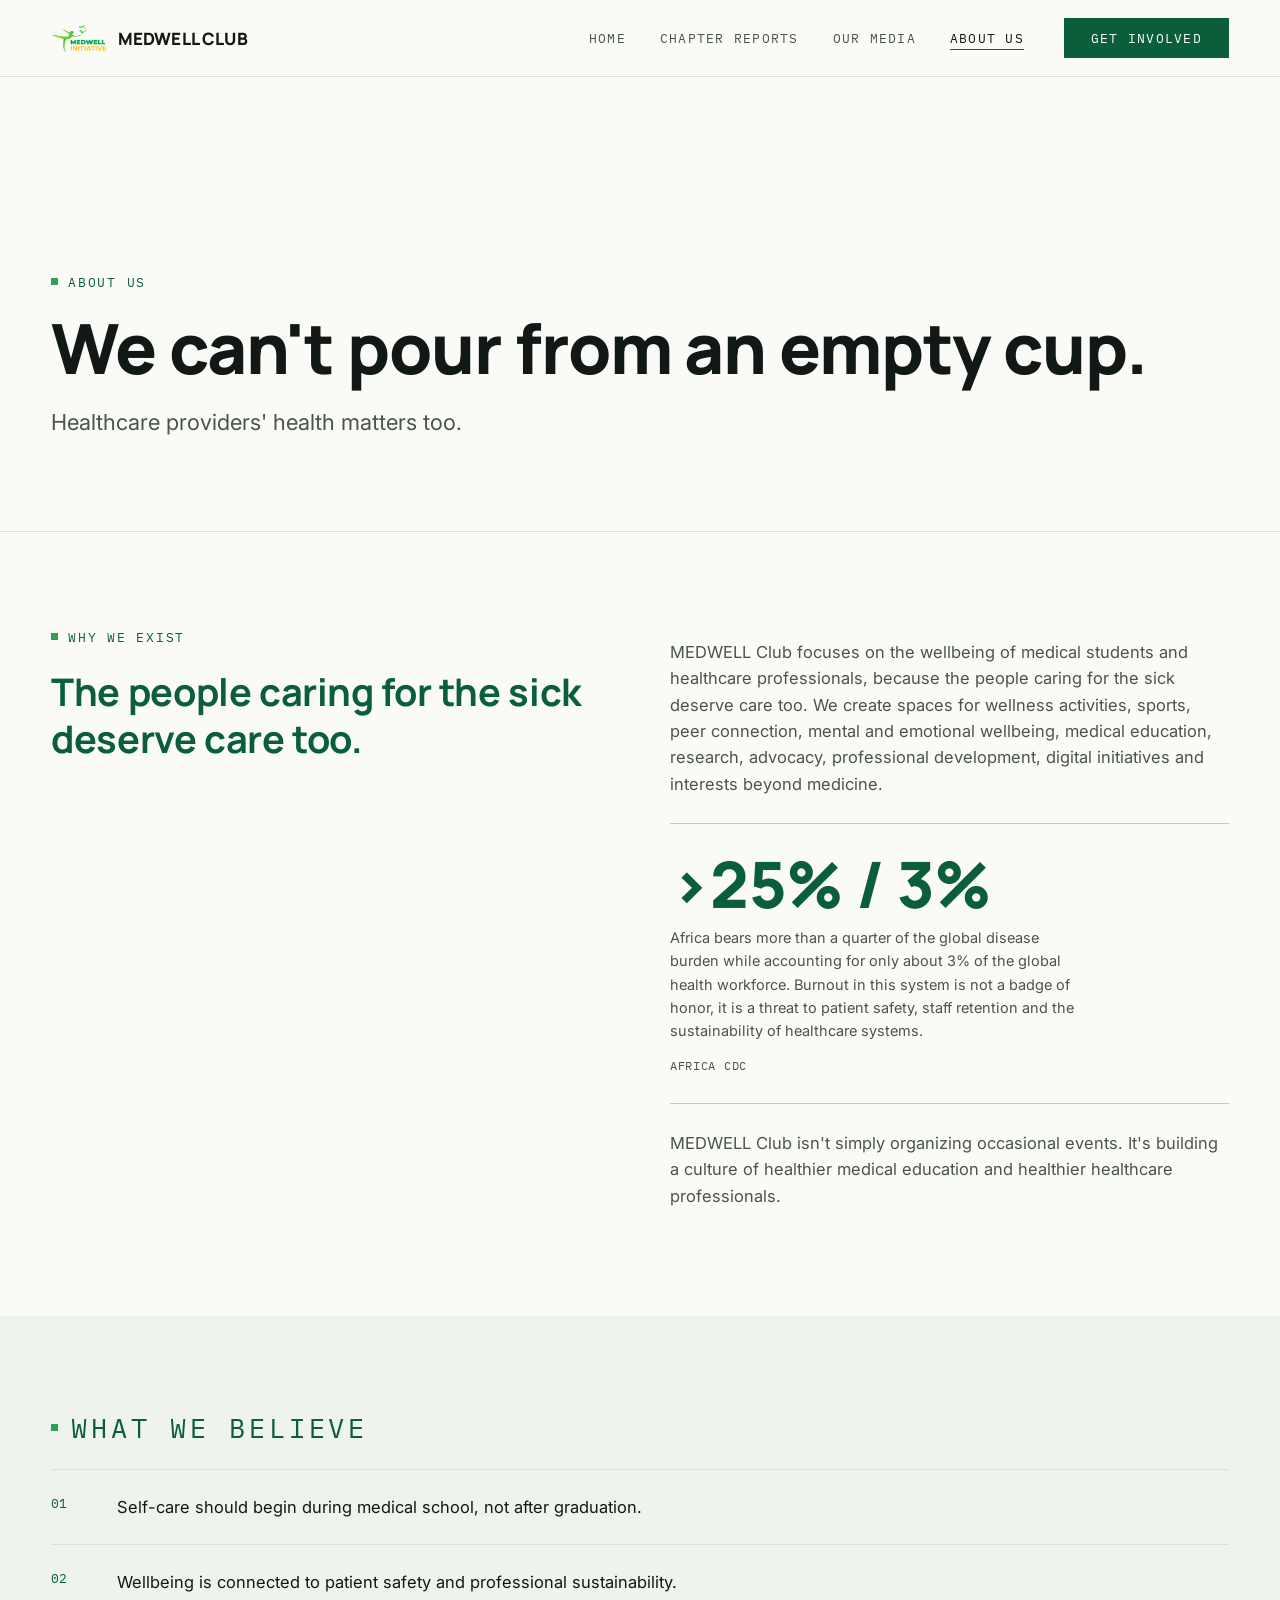
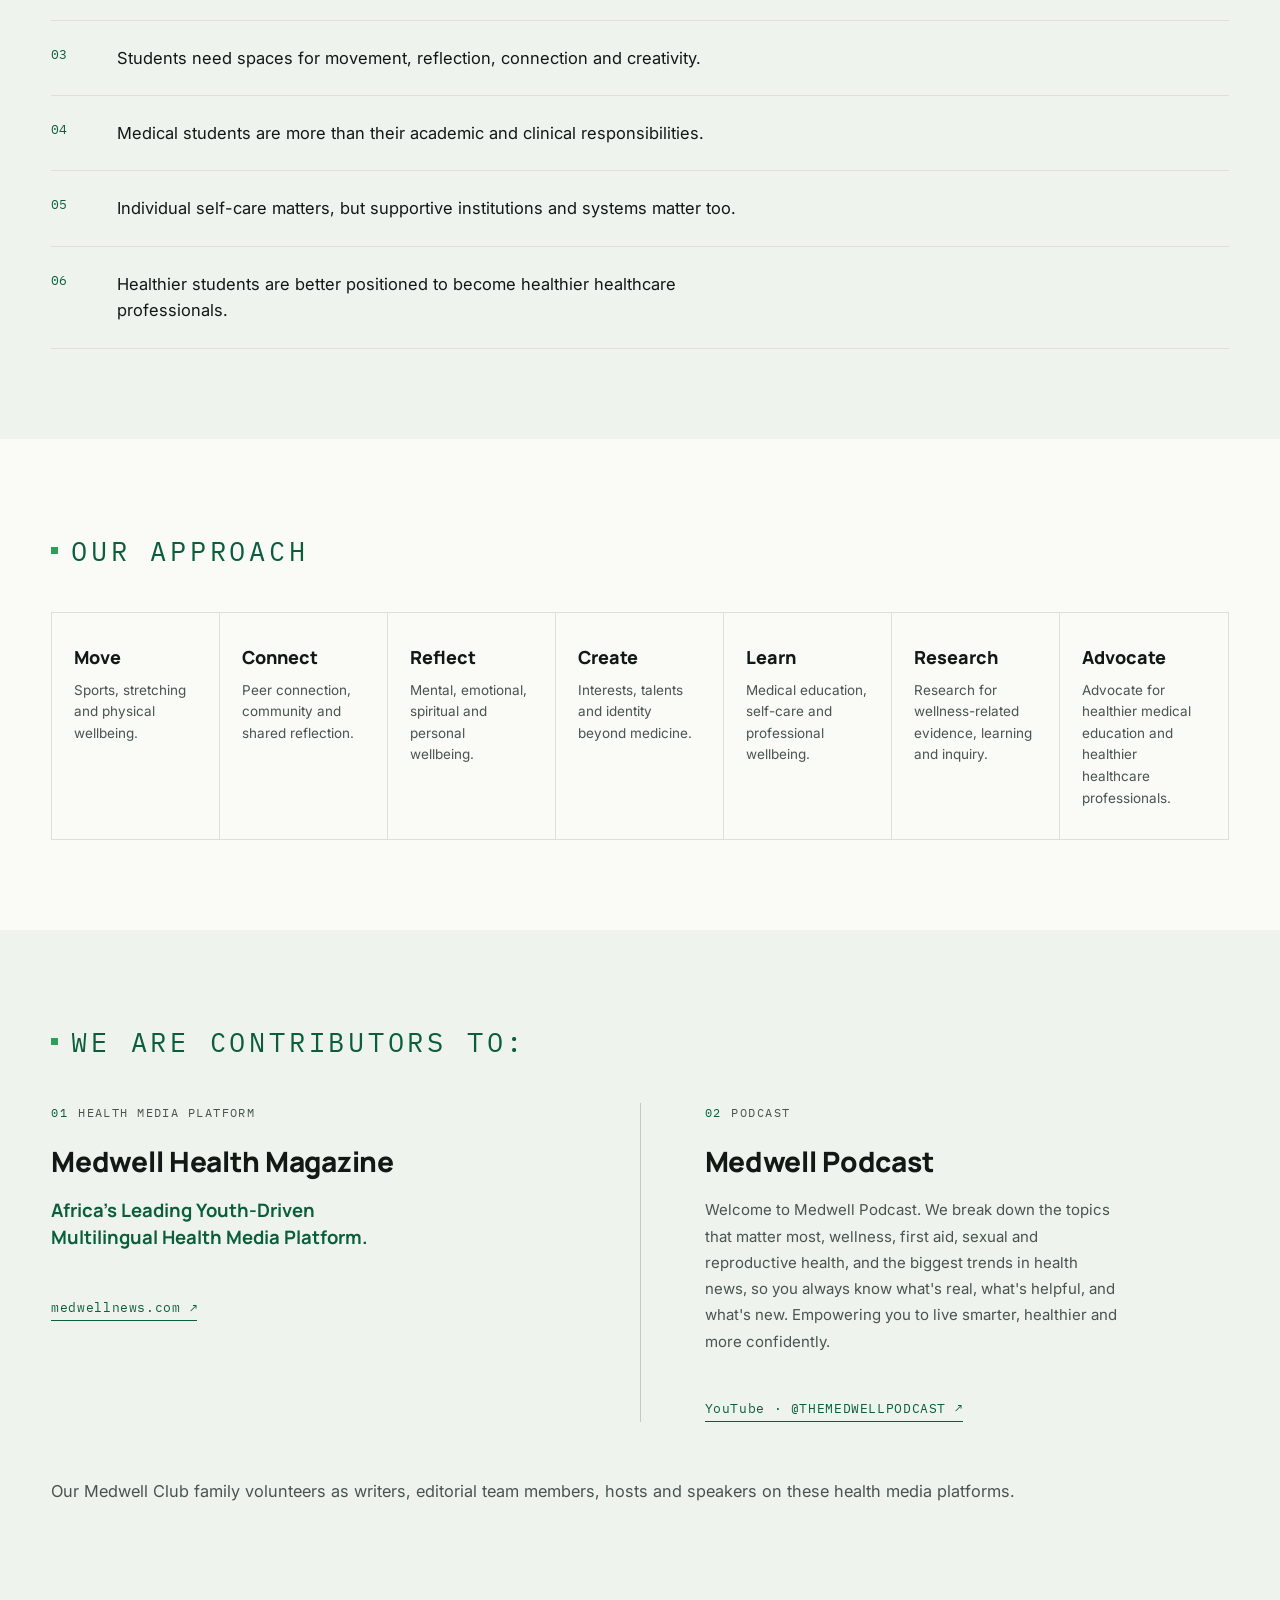
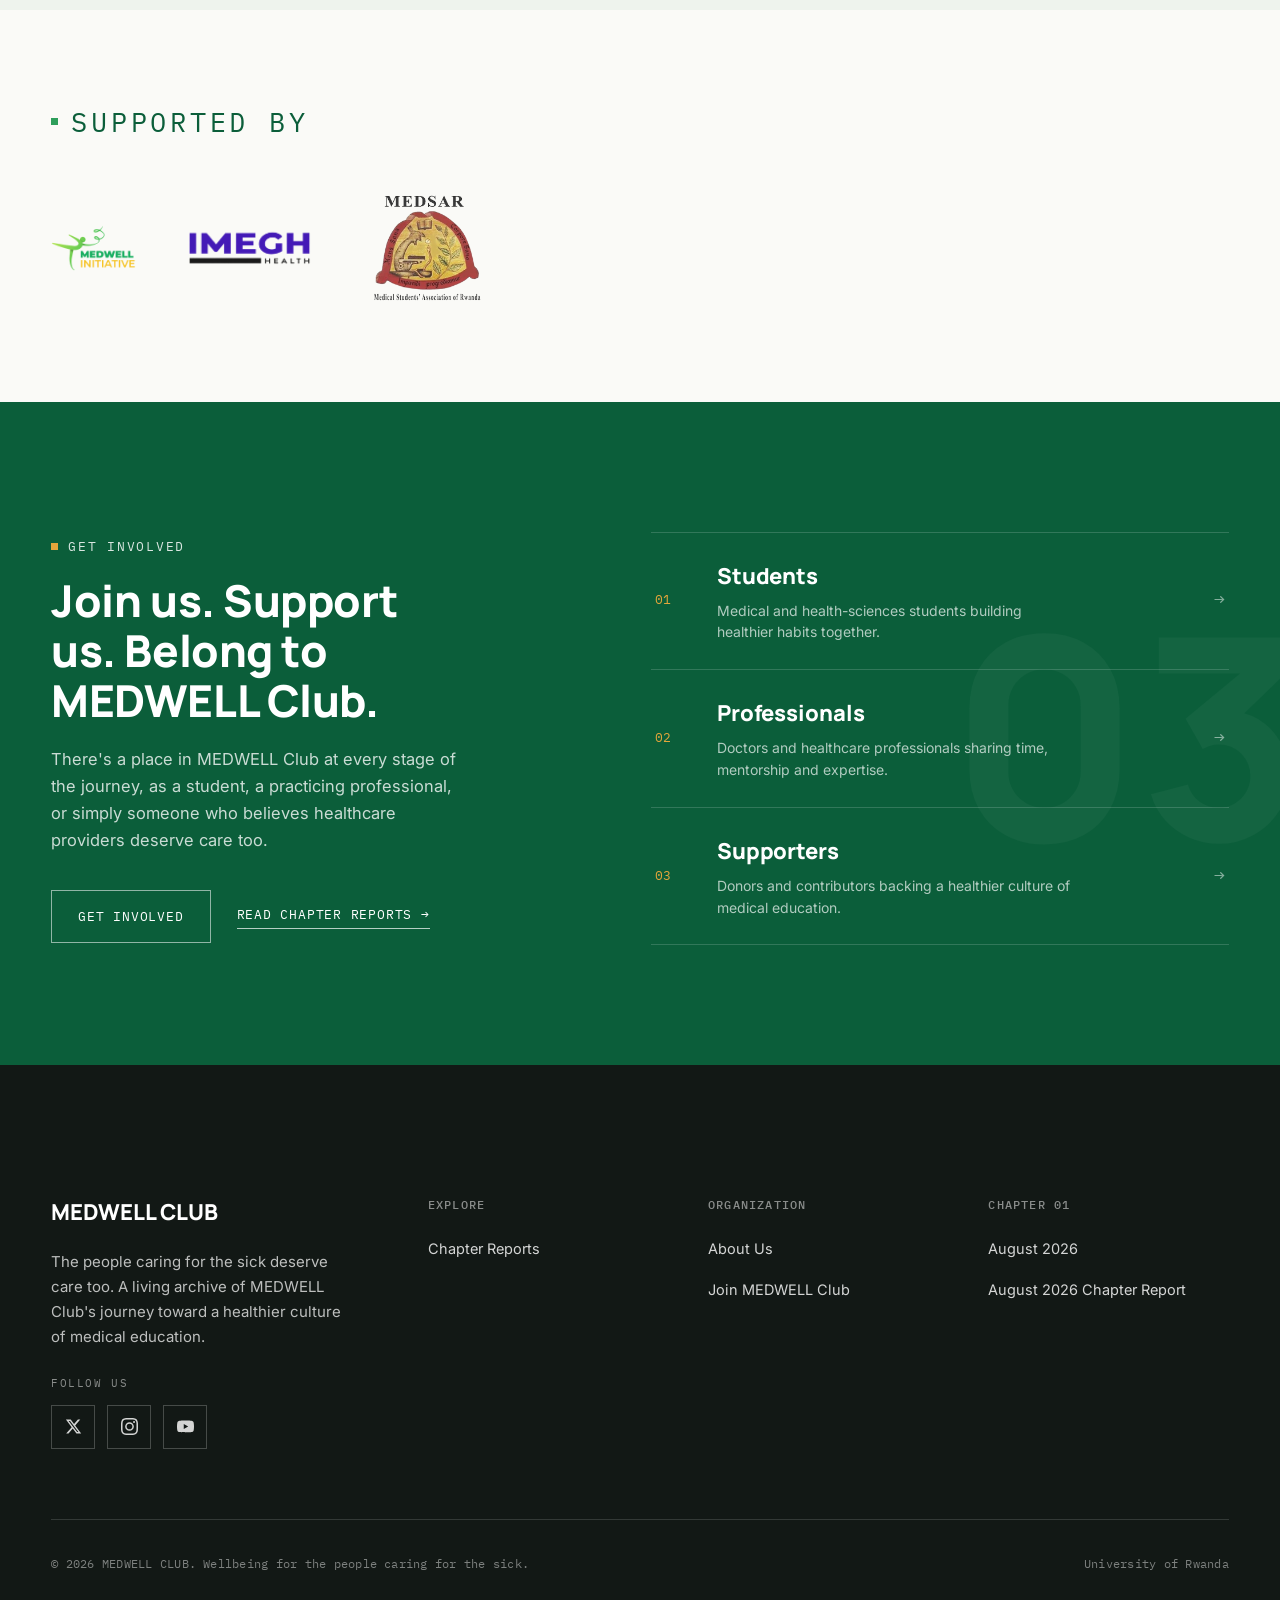
==== about.html @ 10a4fd51 "first commit" ====
<!DOCTYPE html>
<html lang="en">
<head>
<meta charset="UTF-8">
<meta name="viewport" content="width=device-width, initial-scale=1.0">
<title>About Us · MEDWELL Club</title>
<meta name="description" content="MEDWELL Club is a medical-student wellbeing initiative. The people caring for the sick deserve care too.">
<link href="https://fonts.googleapis.com/css2?family=Manrope:wght@500;700;800&family=Inter:wght@400;500;600&family=IBM+Plex+Mono:wght@400;500&display=swap" rel="stylesheet">
<link rel="stylesheet" href="css/style.css">
<style>
  .belief-list { margin-top: 20px; }
  .belief-row { display:grid; grid-template-columns: 46px 1fr; gap: 20px; padding: 24px 0; border-top:1px solid var(--line); }
  .belief-row:last-child { border-bottom: 1px solid var(--line); }
  .belief-row .n { font-family: var(--font-mono); font-size:13px; color: var(--green-deep); }
  .belief-row p { margin:0; font-size:16.5px; max-width: 62ch; }

  .approach-grid { display:grid; grid-template-columns: repeat(auto-fit, minmax(160px, 1fr)); border:1px solid var(--line); margin-top: 40px; }
  .approach-cell { padding: 30px 22px; border-right:1px solid var(--line); }
  .approach-cell:last-child{ border-right:none; }
  .approach-cell .lbl { font-family:var(--font-display); font-weight:800; font-size:18px; }
  .approach-cell .desc { color:var(--ink-soft); font-size:13.5px; margin-top:8px; }
  @media (max-width:880px){ .approach-grid{ grid-template-columns: 1fr 1fr; } .approach-cell{ border-bottom:1px solid var(--line);} }
  @media (max-width:520px){ .approach-grid{ grid-template-columns: 1fr; } }

  .logos-row { display:flex; align-items:center; gap: 50px; margin-top: 40px; flex-wrap:wrap; }
  .logos-row img { height: 46px; width:auto; opacity:0.9; }
  /* MEDSAR's mark is a small emblem with a legend baked into the artwork
     itself (the "Medical Students' Association..." text), so at the same
     46px row height as the two wordmark logos it reads as a blur. Give it
     its own taller box (proportions untouched: width auto, contain-style
     scaling) so the legend is actually legible next to the others. */
  .logos-row img.medsar-mark { height: 128px; }
  @media (max-width: 520px) {
    .logos-row img.medsar-mark { height: 104px; }
  }

  /* Hero headline: must always render on a single line (never wrap),
     across every viewport. font-size is derived directly from the
     site's real available content width (container max-width minus
     the actual responsive gutters), divided by the measured
     character-width of this exact headline in Manrope ExtraBold —
     so the text is mathematically guaranteed to fit, with a small
     safety margin, rather than relying on guessed breakpoints. */
  .page-intro h1.fit-line {
    font-size: clamp(1px, calc((min(100vw, 1320px) - 2 * clamp(20px, 4vw, 64px)) / 17), 72px);
    letter-spacing: -0.015em;
    white-space: nowrap;
  }

  .why-grid { display:grid; grid-template-columns: 1fr 1fr; gap: 60px; align-items:start; }
  @media (max-width: 780px) {
    .why-grid { grid-template-columns: 1fr; gap: 28px; }
  }

  /* Africa CDC statistic, an editorially strong statement inline within
     the "Why we exist" story rather than a separate stat-card. */
  .stat-moment {
    border-top: 1px solid var(--line-strong);
    border-bottom: 1px solid var(--line-strong);
    padding: 28px 0;
    margin: 26px 0;
  }
  .stat-moment .figure {
    font-family: var(--font-display);
    font-weight: 800;
    font-size: clamp(40px, 6vw, 64px);
    line-height: 1;
    color: var(--green-deep);
    letter-spacing: -0.01em;
  }
  .stat-moment p {
    margin-top: 10px;
    color: var(--ink-soft);
    font-size: 14.5px;
    line-height: 1.6;
    max-width: 46ch;
  }
  .stat-moment cite {
    display: block;
    margin-top: 10px;
    font-family: var(--font-mono);
    font-size: 11.5px;
    letter-spacing: 0.06em;
    text-transform: uppercase;
    color: var(--ink-soft);
    font-style: normal;
  }

  /* "We are Contributors to" — two editorial media contributions.
     A quiet centre rule (not a card border) separates them on desktop;
     on mobile it becomes a simple top rule between stacked entries.
     The two entries are typographically distinct on purpose (a pull
     line for the magazine, a running paragraph for the podcast) so
     they never read as matching, generic tiles. */
  .contributors-grid { display:grid; grid-template-columns: 1fr 1px 1fr; gap: 64px; margin-top: 40px; align-items: start; }

  /* Closing line: understated sign-off, not a heading or card — no
     divider, just a step up in size so it reads as a natural close to
     the two entries above it. Wraps freely on narrow screens; from
     laptop width up it holds to a single line, sized so the full
     sentence fits the container without wrapping or shrinking to an
     illegible size (font-size derived from available content width
     divided by this exact sentence's measured character-width in
     Inter Regular, same technique as the page-intro fit-line headline). */
  .contributors-closing {
    margin-top: 40px;
    color: var(--ink-soft);
    font-size: clamp(14px, 2.1vw, 16px);
    line-height: 1.6;
    max-width: 62ch;
  }
  @media (min-width: 1024px) {
    .contributors-closing {
      white-space: nowrap;
      max-width: none;
      margin-top: 56px;
      font-size: clamp(1px, calc((min(100vw, 1320px) - 2 * var(--gutter)) / 72), 16.5px);
    }
  }
  .contributors-divider { background: var(--line-strong); align-self: stretch; }

  .contributor-kicker { display:flex; align-items:center; gap:10px; font-family:var(--font-mono); font-size:12px; letter-spacing:.12em; text-transform:uppercase; color:var(--ink-soft); }
  .contributor-kicker .n { color:var(--green-deep); }
  .contributor-name { font-family:var(--font-display); font-weight:800; font-size:clamp(21px, 2.3vw, 28px); letter-spacing:-0.01em; margin-top:16px; }
  .contributor-tagline { font-family:var(--font-display); font-weight:700; color:var(--green-deep); font-size:18.5px; line-height:1.45; max-width:28ch; margin-top:14px; }
  .contributor-desc { color:var(--ink-soft); font-size:15px; line-height:1.75; max-width:46ch; margin-top:14px; }

  .contributor-link {
    display:inline-flex; align-items:center; gap:9px; margin-top:28px;
    font-family:var(--font-mono); font-size:12.5px; letter-spacing:.05em;
    color:var(--green-deep); padding-bottom:3px; border-bottom:1px solid var(--green-deep);
    transition: gap 0.25s ease, color 0.25s ease, border-color 0.25s ease;
  }
  .contributor-link:hover { gap:15px; color:var(--ink); border-color:var(--ink); }
  .contributor-link .ext-icon { font-size:12px; display:inline-block; transition: transform 0.25s ease; }
  .contributor-link:hover .ext-icon { transform: translate(2px, -2px); }

  @media (max-width: 780px) {
    .contributors-grid { grid-template-columns: 1fr; gap:0; margin-top: 40px; }
    .contributors-divider { display:none; }
    .contributor ~ .contributor { border-top:1px solid var(--line); margin-top:36px; padding-top:36px; }
  }

  /* This section's own bottom padding plus the footer's own top padding
     already give ample, intentional breathing room; the site-footer's
     default margin-top (160px) was stacking a third gap on top of those
     two. Removed here only. */
  .site-footer { margin-top: 0; }
  @media (max-width: 520px) { .site-footer { margin-top: 0; } }
</style>
</head>
<body>
<a class="skip-link" href="#main">Skip to content</a>
<header class="site-header">
  <div class="wrap">
    <a href="index.html" class="brand"><img src="assets/logos/medwell-logo.png" alt="MEDWELL Club"><span>MEDWELL CLUB</span></a>
    <nav class="main-nav" id="main-nav">
      <ul>
        <li><a href="index.html">Home</a></li>
        <li><a href="reports.html">Chapter Reports</a></li>
        <li><a href="#our-media">Our Media</a></li>
        <li><a href="about.html" aria-current="page">About Us</a></li>
      </ul>
      <a href="index.html#get-involved" class="btn btn-solid join-btn">GET INVOLVED</a>
      <div class="nav-social">
        <span class="social-label">Follow us</span>
        <div class="social-icons">
          <a href="https://x.com/medwell_medsar" class="social-link" target="_blank" rel="noopener noreferrer" aria-label="MEDWELL Club on X"><svg viewBox="0 0 24 24" aria-hidden="true"><path fill="currentColor" d="M18.244 2.25h3.308l-7.227 8.26 8.502 11.24H16.17l-5.214-6.817L4.99 21.75H1.68l7.73-8.835L1.254 2.25H8.08l4.713 6.231zm-1.161 17.52h1.833L7.084 4.126H5.117z"/></svg></a>
          <a href="https://www.instagram.com/medwell250/" class="social-link" target="_blank" rel="noopener noreferrer" aria-label="MEDWELL Club on Instagram"><svg viewBox="0 0 24 24" aria-hidden="true"><path fill="currentColor" d="M12 2.163c3.204 0 3.584.012 4.85.07 3.252.148 4.771 1.691 4.919 4.919.058 1.265.069 1.645.069 4.849 0 3.205-.012 3.584-.069 4.849-.149 3.225-1.664 4.771-4.919 4.919-1.266.058-1.644.07-4.85.07-3.204 0-3.584-.012-4.849-.07-3.26-.149-4.771-1.699-4.919-4.92-.058-1.265-.07-1.644-.07-4.849 0-3.204.012-3.584.07-4.849.149-3.227 1.664-4.771 4.919-4.919 1.266-.057 1.645-.069 4.849-.069zm0-2.163c-3.259 0-3.667.014-4.947.072-4.358.2-6.78 2.618-6.98 6.98-.059 1.281-.073 1.689-.073 4.948 0 3.259.014 3.668.072 4.948.2 4.358 2.618 6.78 6.98 6.98 1.281.058 1.689.072 4.948.072 3.259 0 3.668-.014 4.948-.072 4.354-.2 6.782-2.618 6.979-6.98.059-1.28.073-1.689.073-4.948 0-3.259-.014-3.667-.072-4.947-.196-4.354-2.617-6.78-6.979-6.98-1.281-.059-1.69-.073-4.949-.073zM12 5.838a6.162 6.162 0 1 0 0 12.324 6.162 6.162 0 0 0 0-12.324zM12 16a4 4 0 1 1 0-8 4 4 0 0 1 0 8zm6.406-11.845a1.44 1.44 0 1 0 0 2.881 1.44 1.44 0 0 0 0-2.881z"/></svg></a>
          <a href="https://www.youtube.com/@THEMEDWELLPODCAST" class="social-link" target="_blank" rel="noopener noreferrer" aria-label="MEDWELL Club on YouTube"><svg viewBox="0 0 24 24" aria-hidden="true"><path fill="currentColor" d="M23.498 6.186a2.994 2.994 0 0 0-2.106-2.117C19.505 3.545 12 3.545 12 3.545s-7.505 0-9.392.524A2.994 2.994 0 0 0 .502 6.186 31.26 31.26 0 0 0 0 12a31.26 31.26 0 0 0 .502 5.814 2.994 2.994 0 0 0 2.106 2.117c1.887.524 9.392.524 9.392.524s7.505 0 9.392-.524a2.994 2.994 0 0 0 2.106-2.117A31.26 31.26 0 0 0 24 12a31.26 31.26 0 0 0-.502-5.814zM9.545 15.568V8.432L15.818 12l-6.273 3.568z"/></svg></a>
        </div>
      </div>
    </nav>
    <button class="nav-toggle" aria-label="Toggle menu" aria-expanded="false" aria-controls="main-nav"><span></span></button>
  </div>
</header>

<main id="main">
  <div class="page-intro">
    <div class="wrap">
      <span class="eyebrow">About Us</span>
      <h1 class="fit-line">We can't pour from an empty cup.</h1>
      <p class="lede" style="margin-top:22px;">Healthcare providers' health matters too.</p>
    </div>
  </div>

  <section class="section-tight">
    <div class="wrap why-grid">
      <div>
        <span class="eyebrow">Why we exist</span>
        <p class="pull" style="margin-top:20px;">The people caring for the sick deserve care too.</p>
      </div>
      <div>
        <p style="color:var(--ink-soft); font-size:16.5px;">MEDWELL Club focuses on the wellbeing of medical students and healthcare professionals, because the people caring for the sick deserve care too. We create spaces for wellness activities, sports, peer connection, mental and emotional wellbeing, medical education, research, advocacy, professional development, digital initiatives and interests beyond medicine.</p>
        <div class="stat-moment">
          <div class="figure">&gt;25% / 3%</div>
          <p>Africa bears more than a quarter of the global disease burden while accounting for only about 3% of the global health workforce. Burnout in this system is not a badge of honor, it is a threat to patient safety, staff retention and the sustainability of healthcare systems.</p>
          <cite>Africa CDC</cite>
        </div>
        <p style="color:var(--ink-soft); font-size:16.5px;">MEDWELL Club isn't simply organizing occasional events. It's building a culture of healthier medical education and healthier healthcare professionals.</p>
      </div>
    </div>
  </section>

  <section class="section-tight" style="background:var(--green-wash);">
    <div class="wrap">
      <span class="eyebrow eyebrow-heading">What we believe</span>
      <div class="belief-list">
        <div class="belief-row"><span class="n">01</span><p>Self-care should begin during medical school, not after graduation.</p></div>
        <div class="belief-row"><span class="n">02</span><p>Wellbeing is connected to patient safety and professional sustainability.</p></div>
        <div class="belief-row"><span class="n">03</span><p>Students need spaces for movement, reflection, connection and creativity.</p></div>
        <div class="belief-row"><span class="n">04</span><p>Medical students are more than their academic and clinical responsibilities.</p></div>
        <div class="belief-row"><span class="n">05</span><p>Individual self-care matters, but supportive institutions and systems matter too.</p></div>
        <div class="belief-row"><span class="n">06</span><p>Healthier students are better positioned to become healthier healthcare professionals.</p></div>
      </div>
    </div>
  </section>

  <section class="section-tight">
    <div class="wrap">
      <span class="eyebrow eyebrow-heading">Our approach</span>
      <div class="approach-grid">
        <div class="approach-cell"><div class="lbl">Move</div><div class="desc">Sports, stretching and physical wellbeing.</div></div>
        <div class="approach-cell"><div class="lbl">Connect</div><div class="desc">Peer connection, community and shared reflection.</div></div>
        <div class="approach-cell"><div class="lbl">Reflect</div><div class="desc">Mental, emotional, spiritual and personal wellbeing.</div></div>
        <div class="approach-cell"><div class="lbl">Create</div><div class="desc">Interests, talents and identity beyond medicine.</div></div>
        <div class="approach-cell"><div class="lbl">Learn</div><div class="desc">Medical education, self-care and professional wellbeing.</div></div>
        <div class="approach-cell"><div class="lbl">Research</div><div class="desc">Research for wellness-related evidence, learning and inquiry.</div></div>
        <div class="approach-cell"><div class="lbl">Advocate</div><div class="desc">Advocate for healthier medical education and healthier healthcare professionals.</div></div>
      </div>
    </div>
  </section>

  <section class="section-tight" id="our-media" style="background:var(--green-wash);">
    <div class="wrap">
      <span class="eyebrow eyebrow-heading">We are Contributors to:</span>
      <div class="contributors-grid">
        <article class="contributor">
          <span class="contributor-kicker"><span class="n">01</span> Health Media Platform</span>
          <h3 class="contributor-name">Medwell Health Magazine</h3>
          <p class="contributor-tagline">Africa's Leading Youth-Driven Multilingual Health Media Platform.</p>
          <a class="contributor-link" href="https://www.medwellnews.com/" target="_blank" rel="noopener noreferrer" aria-label="Visit Medwell Health Magazine (opens in a new tab)">medwellnews.com <span class="ext-icon" aria-hidden="true">↗</span></a>
        </article>
        <div class="contributors-divider" aria-hidden="true"></div>
        <article class="contributor">
          <span class="contributor-kicker"><span class="n">02</span> Podcast</span>
          <h3 class="contributor-name">Medwell Podcast</h3>
          <p class="contributor-desc">Welcome to Medwell Podcast. We break down the topics that matter most, wellness, first aid, sexual and reproductive health, and the biggest trends in health news, so you always know what's real, what's helpful, and what's new. Empowering you to live smarter, healthier and more confidently.</p>
          <a class="contributor-link" href="https://www.youtube.com/@THEMEDWELLPODCAST" target="_blank" rel="noopener noreferrer" aria-label="Watch Medwell Podcast on YouTube (opens in a new tab)">YouTube · @THEMEDWELLPODCAST <span class="ext-icon" aria-hidden="true">↗</span></a>
        </article>
      </div>
      <p class="contributors-closing">Our Medwell Club family volunteers as writers, editorial team members, hosts and speakers on these health media platforms.</p>
    </div>
  </section>

  <section class="section-tight">
    <div class="wrap">
      <span class="eyebrow eyebrow-heading">Supported by</span>
      <div class="logos-row">
        <img src="assets/logos/medwell-logo.png" alt="MEDWELL Initiative">
        <img src="assets/logos/imegh-logo.png" alt="IMEGH Health">
        <img src="assets/logos/medsar-logo.png" alt="Medical Students' Association of Rwanda (MEDSAR)" class="medsar-mark">
      </div>
    </div>
  </section>

  <section class="involve-section" id="community" aria-labelledby="involve-title">
    <div class="wrap involve-grid">
      <div class="involve-intro reveal">
        <span class="eyebrow" id="involve-title">Get Involved</span>
        <h2 class="involve-heading">Join us. Support us. Belong to MEDWELL Club.</h2>
        <p class="involve-lede">There's a place in MEDWELL Club at every stage of the journey, as a student, a practicing professional, or simply someone who believes healthcare providers deserve care too.</p>
        <div class="involve-cta">
          <a class="btn btn-ghost-light" href="#community" data-open-involve>Get Involved</a>
          <a class="link-arrow on-dark" href="reports.html">Read Chapter Reports <span class="a">→</span></a>
        </div>
      </div>
      <div class="involve-ways reveal">
        <button type="button" class="involve-row" data-open-involve data-role="students">
          <span class="involve-num">01</span>
          <span class="involve-text">
            <span class="involve-label">Students</span>
            <span class="involve-desc">Medical and health-sciences students building healthier habits together.</span>
          </span>
          <span class="a" aria-hidden="true">→</span>
        </button>
        <button type="button" class="involve-row" data-open-involve data-role="professionals">
          <span class="involve-num">02</span>
          <span class="involve-text">
            <span class="involve-label">Professionals</span>
            <span class="involve-desc">Doctors and healthcare professionals sharing time, mentorship and expertise.</span>
          </span>
          <span class="a" aria-hidden="true">→</span>
        </button>
        <button type="button" class="involve-row" data-open-involve data-role="supporters">
          <span class="involve-num">03</span>
          <span class="involve-text">
            <span class="involve-label">Supporters</span>
            <span class="involve-desc">Donors and contributors backing a healthier culture of medical education.</span>
          </span>
          <span class="a" aria-hidden="true">→</span>
        </button>
      </div>
    </div>
  </section>
</main>

<footer class="site-footer">
  <div class="wrap">
    <div class="footer-top">
      <div>
        <div class="footer-brand">MEDWELL CLUB</div>
        <p class="footer-statement">The people caring for the sick deserve care too. A living archive of MEDWELL Club's journey toward a healthier culture of medical education.</p>
        <div class="footer-social">
          <span class="social-label">Follow us</span>
          <div class="social-icons">
            <a href="https://x.com/medwell_medsar" class="social-link" target="_blank" rel="noopener noreferrer" aria-label="MEDWELL Club on X"><svg viewBox="0 0 24 24" aria-hidden="true"><path fill="currentColor" d="M18.244 2.25h3.308l-7.227 8.26 8.502 11.24H16.17l-5.214-6.817L4.99 21.75H1.68l7.73-8.835L1.254 2.25H8.08l4.713 6.231zm-1.161 17.52h1.833L7.084 4.126H5.117z"/></svg></a>
            <a href="https://www.instagram.com/medwell250/" class="social-link" target="_blank" rel="noopener noreferrer" aria-label="MEDWELL Club on Instagram"><svg viewBox="0 0 24 24" aria-hidden="true"><path fill="currentColor" d="M12 2.163c3.204 0 3.584.012 4.85.07 3.252.148 4.771 1.691 4.919 4.919.058 1.265.069 1.645.069 4.849 0 3.205-.012 3.584-.069 4.849-.149 3.225-1.664 4.771-4.919 4.919-1.266.058-1.644.07-4.85.07-3.204 0-3.584-.012-4.849-.07-3.26-.149-4.771-1.699-4.919-4.92-.058-1.265-.07-1.644-.07-4.849 0-3.204.012-3.584.07-4.849.149-3.227 1.664-4.771 4.919-4.919 1.266-.057 1.645-.069 4.849-.069zm0-2.163c-3.259 0-3.667.014-4.947.072-4.358.2-6.78 2.618-6.98 6.98-.059 1.281-.073 1.689-.073 4.948 0 3.259.014 3.668.072 4.948.2 4.358 2.618 6.78 6.98 6.98 1.281.058 1.689.072 4.948.072 3.259 0 3.668-.014 4.948-.072 4.354-.2 6.782-2.618 6.979-6.98.059-1.28.073-1.689.073-4.948 0-3.259-.014-3.667-.072-4.947-.196-4.354-2.617-6.78-6.979-6.98-1.281-.059-1.69-.073-4.949-.073zM12 5.838a6.162 6.162 0 1 0 0 12.324 6.162 6.162 0 0 0 0-12.324zM12 16a4 4 0 1 1 0-8 4 4 0 0 1 0 8zm6.406-11.845a1.44 1.44 0 1 0 0 2.881 1.44 1.44 0 0 0 0-2.881z"/></svg></a>
          <a href="https://www.youtube.com/@THEMEDWELLPODCAST" class="social-link" target="_blank" rel="noopener noreferrer" aria-label="MEDWELL Club on YouTube"><svg viewBox="0 0 24 24" aria-hidden="true"><path fill="currentColor" d="M23.498 6.186a2.994 2.994 0 0 0-2.106-2.117C19.505 3.545 12 3.545 12 3.545s-7.505 0-9.392.524A2.994 2.994 0 0 0 .502 6.186 31.26 31.26 0 0 0 0 12a31.26 31.26 0 0 0 .502 5.814 2.994 2.994 0 0 0 2.106 2.117c1.887.524 9.392.524 9.392.524s7.505 0 9.392-.524a2.994 2.994 0 0 0 2.106-2.117A31.26 31.26 0 0 0 24 12a31.26 31.26 0 0 0-.502-5.814zM9.545 15.568V8.432L15.818 12l-6.273 3.568z"/></svg></a>
          </div>
        </div>
      </div>
      <div class="footer-col"><h4>Explore</h4><ul><li><a href="reports.html">Chapter Reports</a></li></ul></div>
      <div class="footer-col"><h4>Organization</h4><ul><li><a href="about.html">About Us</a></li><li><a href="about.html#community" data-open-involve>Join MEDWELL Club</a></li></ul></div>
      <div class="footer-col"><h4>Chapter 01</h4><ul><li><a href="august-2026-chapter-report.html">August 2026</a></li><li><a href="august-2026-chapter-report.html">August 2026 Chapter Report</a></li></ul></div>
    </div>
    <div class="footer-bottom"><span>© 2026 MEDWELL CLUB. Wellbeing for the people caring for the sick.</span><span>University of Rwanda</span></div>
  </div>
</footer>
<script src="js/nav.js"></script>

<!-- GET INVOLVED MODAL -->
<div class="gi-modal" id="involve-modal" aria-hidden="true">
  <div class="gi-modal-backdrop" data-close-involve></div>
  <div class="gi-modal-panel" role="dialog" aria-modal="true" aria-labelledby="gi-modal-title">
    <button class="gi-modal-close" type="button" data-close-involve aria-label="Close">✕</button>

    <div class="gi-step" data-gi-step="ways">
      <span class="eyebrow" style="color:var(--green-deep);">Get Involved</span>
      <h2 id="gi-modal-title" class="gi-modal-heading">Join us. Support us. Belong to MEDWELL Club.</h2>
      <p class="gi-modal-lede">There's a place in MEDWELL Club at every stage of the journey, as a student, a practicing professional, or simply someone who believes healthcare providers deserve care too.</p>
      <div class="gi-modal-ways">
        <button class="gi-way" type="button" data-gi-role="students">
          <span class="gi-way-num">01</span>
          <span><span class="gi-way-label">Students</span><span class="gi-way-desc">Medical and health-sciences students building healthier habits together.</span></span>
          <span class="gi-way-arrow" aria-hidden="true">→</span>
        </button>
        <button class="gi-way" type="button" data-gi-role="professionals">
          <span class="gi-way-num">02</span>
          <span><span class="gi-way-label">Professionals</span><span class="gi-way-desc">Doctors and healthcare professionals sharing time, mentorship and expertise.</span></span>
          <span class="gi-way-arrow" aria-hidden="true">→</span>
        </button>
        <button class="gi-way" type="button" data-gi-role="supporters">
          <span class="gi-way-num">03</span>
          <span><span class="gi-way-label">Supporters</span><span class="gi-way-desc">Donors and contributors backing a healthier culture of medical education.</span></span>
          <span class="gi-way-arrow" aria-hidden="true">→</span>
        </button>
      </div>
      <div class="gi-modal-cta">
        <button class="btn btn-solid" type="button" data-gi-role="general">Email Us</button>
        <a class="link-arrow" href="reports.html">Read Chapter Reports <span class="a">→</span></a>
      </div>
    </div>

    <div class="gi-step" data-gi-step="next" hidden>
      <button class="gi-back" type="button" data-gi-back><span aria-hidden="true">←</span> Back</button>
      <span class="eyebrow" style="color:var(--green-deep);">Get Involved — <span data-gi-role-eyebrow>Students</span></span>
      <h2 id="gi-modal-title-next" class="gi-modal-heading" data-gi-role-heading>Get involved as a student.</h2>
      <p class="gi-modal-lede" data-gi-role-lede>Join the medical and health-sciences students building healthier habits together.</p>
      <div class="gi-next-actions">
        <a class="gi-next-action" data-gi-mailto href="mailto:mwizerwabonheur45@gmail.com">
          <span class="gi-next-action-icon" aria-hidden="true">✉</span>
          <span><span class="gi-next-action-label">Email us</span><span class="gi-next-action-desc">Opens your email app with a message ready to personalize.</span></span>
          <span class="gi-way-arrow" aria-hidden="true">→</span>
        </a>
        <button class="gi-next-action" type="button" data-gi-copy>
          <span class="gi-next-action-icon" aria-hidden="true">⧉</span>
          <span><span class="gi-next-action-label" data-gi-copy-label>Copy our email address</span><span class="gi-next-action-desc">mwizerwabonheur45@gmail.com</span></span>
          <span class="gi-way-arrow" aria-hidden="true">→</span>
        </button>
      </div>
    </div>
  </div>
</div>
</body>
</html>
---- css/style.css ----
/* ==========================================================================
   MEDWELL Club Design System
   Green + white editorial system. No gradients, no glass, no rounded cards.
   ========================================================================== */

:root {
  /* Color */
  --paper: #FAFAF7;
  --white: #FFFFFF;
  --ink: #121815;
  --ink-soft: #4A544E;
  --line: #DEDFD6;
  --line-strong: #C7C9BC;
  --green-deep: #0B5E3A;
  --green: #157A45;
  --green-bright: #2E9E5B;
  --green-wash: #EEF3ED;
  --gold: #E3A63B;

  /* Type */
  --font-display: 'Manrope', 'Helvetica Neue', Arial, sans-serif;
  --font-body: 'Inter', 'Helvetica Neue', Arial, sans-serif;
  --font-mono: 'IBM Plex Mono', 'SFMono-Regular', Consolas, monospace;

  /* Scale */
  --container: 1320px;
  --gutter: clamp(20px, 4vw, 64px);
}

* { box-sizing: border-box; }
html { scroll-behavior: smooth; }

@media (prefers-reduced-motion: reduce) {
  html { scroll-behavior: auto; }
  *, *::before, *::after {
    animation-duration: 0.001ms !important;
    animation-iteration-count: 1 !important;
    transition-duration: 0.001ms !important;
    scroll-behavior: auto !important;
  }
}

body {
  margin: 0;
  background: var(--paper);
  color: var(--ink);
  font-family: var(--font-body);
  font-size: 16px;
  line-height: 1.6;
  -webkit-font-smoothing: antialiased;
}

img { max-width: 100%; display: block; }
a { color: inherit; text-decoration: none; }
button { font-family: inherit; cursor: pointer; }

::selection { background: var(--green-deep); color: var(--white); }

a:focus-visible,
button:focus-visible,
input:focus-visible {
  outline: 2px solid var(--green-deep);
  outline-offset: 3px;
}

.wrap {
  max-width: var(--container);
  margin: 0 auto;
  padding-left: var(--gutter);
  padding-right: var(--gutter);
}

/* ---- Typography ---- */

h1, h2, h3, h4 {
  font-family: var(--font-display);
  font-weight: 800;
  letter-spacing: -0.01em;
  margin: 0;
  color: var(--ink);
}

.eyebrow {
  font-family: var(--font-mono);
  font-size: 12.5px;
  letter-spacing: 0.14em;
  text-transform: uppercase;
  color: var(--green-deep);
  display: inline-flex;
  align-items: center;
  gap: 10px;
}

.eyebrow::before {
  content: '';
  width: 7px;
  height: 7px;
  background: var(--green-bright);
  display: inline-block;
  flex-shrink: 0;
}

/* Section-header variant: for an .eyebrow that IS the header for its
   section (no larger heading follows it), rather than a small kicker
   sitting above one. Same color, marker, letter-spacing and font,
   just sized to read as a heading instead of a caption. */
.eyebrow-heading {
  font-size: clamp(19px, 2.3vw, 27px);
  gap: 13px;
}

.meta {
  font-family: var(--font-mono);
  font-size: 13px;
  letter-spacing: 0.02em;
  color: var(--ink-soft);
}

.lede {
  font-size: clamp(18px, 2vw, 22px);
  line-height: 1.55;
  color: var(--ink-soft);
  max-width: 46ch;
}

.pull {
  font-family: var(--font-display);
  font-weight: 700;
  font-size: clamp(24px, 3.4vw, 38px);
  line-height: 1.25;
  color: var(--green-deep);
  letter-spacing: -0.01em;
  max-width: 22ch;
}

/* ---- Buttons / links ---- */

.link-arrow {
  display: inline-flex;
  align-items: center;
  gap: 9px;
  font-family: var(--font-mono);
  font-size: 13px;
  letter-spacing: 0.06em;
  text-transform: uppercase;
  color: var(--green-deep);
  padding-bottom: 3px;
  border-bottom: 1px solid var(--green-deep);
  transition: gap 0.25s ease, color 0.25s ease, border-color 0.25s ease;
}
.link-arrow:hover { gap: 15px; }
.link-arrow.on-dark { color: var(--white); border-color: rgba(255,255,255,0.7); }
.link-arrow .a { transition: transform 0.25s ease; }
.link-arrow:hover .a { transform: translateX(2px); }

.btn {
  display: inline-flex;
  align-items: center;
  gap: 10px;
  font-family: var(--font-mono);
  font-size: 13px;
  line-height: 1;
  letter-spacing: 0.06em;
  text-transform: uppercase;
  padding: 19px 26px;
  border: 1px solid var(--ink);
  background: transparent;
  color: var(--ink);
  transition: background 0.25s ease, color 0.25s ease, border-color 0.25s ease;
}
.btn:hover { background: var(--ink); color: var(--white); }

.btn-solid {
  background: var(--green-deep);
  border-color: var(--green-deep);
  color: var(--white);
}
.btn-solid:hover { background: var(--ink); border-color: var(--ink); color: var(--white); }

.btn-ghost-light {
  border-color: rgba(255,255,255,0.55);
  color: var(--white);
}
.btn-ghost-light:hover { background: var(--white); color: var(--ink); }

/* ---- Header / Nav ---- */

.site-header {
  position: sticky;
  top: 0;
  z-index: 100;
  background: rgba(250, 250, 247, 0.92);
  backdrop-filter: saturate(140%) blur(6px);
  border-bottom: 1px solid var(--line);
}

.site-header .wrap {
  display: flex;
  align-items: center;
  justify-content: space-between;
  height: 76px;
}

.brand {
  display: flex;
  align-items: center;
  gap: 11px;
  font-family: var(--font-display);
  font-weight: 800;
  font-size: 17px;
  letter-spacing: 0.01em;
}
.brand img { height: 30px; width: auto; }
.brand span { padding-top: 1px; }

.main-nav {
  display: flex;
  align-items: center;
  gap: 40px;
}

.main-nav ul {
  display: flex;
  list-style: none;
  margin: 0;
  padding: 0;
  gap: 34px;
}

.main-nav a {
  font-family: var(--font-mono);
  font-size: 12.5px;
  letter-spacing: 0.1em;
  text-transform: uppercase;
  color: var(--ink-soft);
  position: relative;
  padding-bottom: 4px;
}
.main-nav a::after {
  content: '';
  position: absolute;
  left: 0; right: 100%;
  bottom: 0;
  height: 1px;
  background: var(--green-deep);
  transition: right 0.25s ease;
}
.main-nav a:hover, .main-nav a[aria-current="page"] { color: var(--ink); }
.main-nav a:hover::after, .main-nav a[aria-current="page"]::after { right: 0; }

/* Nav CTA button (.join-btn) is also matched by ".main-nav a" above, which
   sets a dark ink-soft color at equal-or-higher specificity than .btn-solid's
   white; that's what made this label unreadable on its green background.
   Force white in every state with a more specific, ancestor-qualified selector. */
.site-header .main-nav a.join-btn,
.site-header .main-nav a.join-btn:hover,
.site-header .main-nav a.join-btn:focus-visible,
.site-header .main-nav a.join-btn[aria-current="page"] {
  color: var(--white);
}
.site-header .main-nav a.join-btn::after { content: none; }

/* Same ".main-nav a" specificity collision also overrides padding-bottom
   (4px, meant for the plain links' underline gap), squashing .btn's
   symmetric 19px/19px padding down to 19px/4px and pushing the button
   label off-center. Set explicit symmetric padding (slightly shorter
   than the base .btn's 19px so the nav button sits a bit less tall). */
.site-header .main-nav a.join-btn {
  padding-top: 13px;
  padding-bottom: 13px;
}

.nav-toggle {
  display: none;
  background: none;
  border: none;
  width: 30px;
  height: 22px;
  position: relative;
}
.nav-toggle::after {
  content: '';
  position: absolute;
  top: 50%;
  left: 50%;
  width: 44px;
  height: 44px;
  transform: translate(-50%, -50%);
}
.nav-toggle span, .nav-toggle span::before, .nav-toggle span::after {
  content: '';
  position: absolute;
  left: 0;
  width: 100%;
  height: 1.5px;
  background: var(--ink);
  transition: transform 0.25s ease, opacity 0.25s ease, top 0.25s ease;
}
.nav-toggle span { top: 10px; }
.nav-toggle span::before { top: -8px; }
.nav-toggle span::after { top: 8px; }
.nav-toggle[aria-expanded="true"] span { background: transparent; }
.nav-toggle[aria-expanded="true"] span::before { top: 0; transform: rotate(45deg); }
.nav-toggle[aria-expanded="true"] span::after { top: 0; transform: rotate(-45deg); }

/* Body is locked (see .nav-locked below) whenever the mobile menu is open,
   so this is a contained fallback only — it should never need to kick in on
   a normal phone, but keeps a very short/landscape screen from clipping
   content instead of silently cutting off the social icons. */
@media (max-width: 880px) {
  .nav-toggle { display: block; }
  .main-nav {
    position: fixed;
    top: 76px;
    left: 0;
    right: 0;
    /* 100vh on mobile browsers is measured with the address bar showing;
       100dvh tracks the real, current viewport so the menu's box always
       reaches the true bottom of the screen. Keep the vh line first as a
       fallback for browsers that don't support dvh. */
    height: calc(100vh - 76px);
    height: calc(100dvh - 76px);
    background: var(--paper);
    flex-direction: column;
    align-items: flex-start;
    padding: 30px var(--gutter) max(28px, env(safe-area-inset-bottom) + 20px);
    overflow-y: auto;
    overscroll-behavior: contain;
    -webkit-overflow-scrolling: touch;
    transform: translateY(-8px);
    opacity: 0;
    pointer-events: none;
    transition: opacity 0.25s ease, transform 0.25s ease;
  }
  .main-nav.open { opacity: 1; transform: translateY(0); pointer-events: auto; }
  .main-nav ul { flex-direction: column; gap: 22px; }
  .main-nav ul a { font-size: 15px; }
  .main-nav .join-btn { margin-top: 26px; }
}

/* Locks the page behind the mobile menu so it can't be scrolled while open —
   this is what stops the homepage content from ever showing through. */
body.nav-locked {
  overflow: hidden;
  height: 100vh;
  height: 100dvh;
}

/* On short screens (small phones, landscape) shrink the vertical rhythm so
   the whole menu — including the social row — comfortably fits without
   needing its internal scroll fallback at all. */
@media (max-width: 880px) and (max-height: 700px) {
  .main-nav { padding-top: 22px; }
  .main-nav ul { gap: 14px; }
  .main-nav .join-btn { margin-top: 18px; }
  .nav-social { padding-top: 20px; }
}
@media (max-width: 880px) and (max-height: 560px) {
  .main-nav ul a { font-size: 14px; }
  .nav-social { padding-top: 14px; }
  .nav-social .social-label { margin-bottom: 8px; }
}

/* ---- Get Involved band ---- */

.community-band {
  background: var(--green-deep);
  color: var(--white);
}
.community-band .eyebrow { color: var(--white); }
.community-band .eyebrow::before { background: var(--white); }
.community-band h2 {
  color: var(--white);
  font-size: clamp(26px, 3.6vw, 38px);
  max-width: 22ch;
  margin-top: 14px;
}
.community-band p {
  color: rgba(255,255,255,0.82);
  max-width: 54ch;
  margin-top: 14px;
  font-size: 16px;
  line-height: 1.6;
}
.community-actions {
  display: flex;
  flex-wrap: wrap;
  gap: 14px;
  margin-top: 30px;
}
/* .btn-ghost-light already sets white text, this just makes sure nothing
   above (e.g. ".main-nav a" rules on the reused .btn base) can darken it here. */
.community-band .btn-ghost-light { color: var(--white); }
.community-band .btn-ghost-light:hover { color: var(--ink); }

/* ---- Get Involved (closing section, shared across pages) ---- */
.involve-section {
  background: var(--green-deep);
  color: var(--white);
  padding: 130px 0 120px;
  position: relative;
  overflow: hidden;
}
/* A single hairline numeral, oversized and mostly off-canvas, gives the
   band a quiet editorial signature, texture, not decoration. Purely
   tonal (green-on-green), so it never competes with the real content
   and disappears entirely under reduced-motion / print. */
.involve-section::after {
  content: '03';
  position: absolute;
  right: clamp(-40px, -2vw, 10px);
  top: 50%;
  transform: translateY(-50%);
  font-family: var(--font-display);
  font-weight: 800;
  font-size: clamp(160px, 22vw, 340px);
  line-height: 1;
  color: rgba(255,255,255,0.035);
  pointer-events: none;
  user-select: none;
}
.involve-section .eyebrow { color: rgba(255,255,255,0.85); }
.involve-section .eyebrow::before { background: var(--gold); }
.involve-grid {
  display: grid;
  grid-template-columns: 0.95fr 1.05fr;
  gap: clamp(40px, 6vw, 90px);
  align-items: start;
  position: relative;
}
.involve-heading {
  color: var(--white);
  font-size: clamp(30px, 3.6vw, 44px);
  line-height: 1.14;
  margin-top: 18px;
  max-width: 14ch;
}
.involve-lede {
  color: rgba(255,255,255,0.78);
  font-size: 16.5px;
  line-height: 1.65;
  max-width: 42ch;
  margin-top: 20px;
}
.involve-cta {
  display: flex;
  align-items: center;
  gap: 26px;
  flex-wrap: wrap;
  margin-top: 36px;
}
.involve-ways {
  display: flex;
  flex-direction: column;
  border-top: 1px solid rgba(255,255,255,0.16);
}
.involve-row {
  display: grid;
  grid-template-columns: 40px 1fr auto;
  align-items: center;
  column-gap: 22px;
  padding: 26px 4px;
  border-bottom: 1px solid rgba(255,255,255,0.16);
  transition: background 0.3s ease, padding-left 0.3s ease;
  width: 100%;
  background: none;
  border-left: none;
  border-right: none;
  border-top: none;
  text-align: left;
  font: inherit;
  color: inherit;
  cursor: pointer;
}
.involve-row:hover { background: rgba(255,255,255,0.05); padding-left: 14px; }
.involve-num {
  font-family: var(--font-mono);
  font-size: 13px;
  color: var(--gold);
  letter-spacing: 0.04em;
}
.involve-text { min-width: 0; }
.involve-label {
  display: block;
  font-family: var(--font-display);
  font-weight: 800;
  font-size: clamp(18px, 2vw, 22px);
  letter-spacing: -0.005em;
}
.involve-desc {
  display: block;
  color: rgba(255,255,255,0.68);
  font-size: 14px;
  line-height: 1.55;
  margin-top: 6px;
  max-width: 40ch;
}
.involve-row .a {
  font-family: var(--font-mono);
  font-size: 18px;
  color: rgba(255,255,255,0.5);
  transition: transform 0.25s ease, color 0.25s ease;
  flex-shrink: 0;
}
.involve-row:hover .a { transform: translateX(4px); color: var(--gold); }
@media (max-width: 880px) {
  .involve-grid { grid-template-columns: 1fr; gap: 48px; }
}
@media (max-width: 700px) {
  .involve-section { padding: 84px 0 70px; }
  .involve-heading { max-width: none; }
  .involve-row { grid-template-columns: 30px 1fr auto; padding: 20px 2px; column-gap: 14px; }
  .involve-row:hover { padding-left: 8px; }
  .involve-label { font-size: 18px; }
  .involve-desc { font-size: 13.5px; }
}

/* ---- Get Involved modal (shared across all pages) ---- */

body.gi-locked { overflow: hidden; }

.gi-modal {
  position: fixed;
  inset: 0;
  z-index: 1000;
  display: flex;
  align-items: center;
  justify-content: center;
  padding: 24px;
  visibility: hidden;
  opacity: 0;
  transition: opacity 0.25s ease, visibility 0s linear 0.25s;
}
.gi-modal.open {
  visibility: visible;
  opacity: 1;
  transition: opacity 0.25s ease;
}
.gi-modal-backdrop {
  position: absolute;
  inset: 0;
  background: rgba(11, 16, 13, 0.62);
}
.gi-modal-panel {
  position: relative;
  background: var(--white);
  border: 1px solid var(--line);
  width: 100%;
  max-width: 640px;
  max-height: calc(100vh - 48px);
  overflow-y: auto;
  padding: clamp(34px, 5vw, 56px);
  transform: translateY(14px);
  transition: transform 0.3s ease;
  box-shadow: 0 24px 64px rgba(11, 16, 13, 0.22);
}
.gi-modal.open .gi-modal-panel { transform: translateY(0); }
.gi-modal-close {
  position: absolute;
  top: 20px;
  right: 20px;
  width: 38px;
  height: 38px;
  display: flex;
  align-items: center;
  justify-content: center;
  border: 1px solid var(--line-strong);
  background: transparent;
  color: var(--ink);
  font-size: 16px;
  line-height: 1;
  transition: background 0.2s ease, color 0.2s ease, border-color 0.2s ease;
}
.gi-modal-close:hover { background: var(--ink); color: var(--white); border-color: var(--ink); }
.gi-modal-heading {
  font-size: clamp(24px, 3vw, 32px);
  line-height: 1.18;
  margin-top: 16px;
  max-width: 18ch;
}
.gi-modal-lede {
  color: var(--ink-soft);
  font-size: 15.5px;
  line-height: 1.6;
  max-width: 48ch;
  margin-top: 16px;
}
.gi-modal-ways {
  display: flex;
  flex-direction: column;
  border-top: 1px solid var(--line);
  margin-top: 30px;
}
.gi-way {
  display: grid;
  grid-template-columns: 32px 1fr auto;
  align-items: center;
  column-gap: 18px;
  padding: 18px 4px;
  border-bottom: 1px solid var(--line);
  transition: background 0.25s ease, padding-left 0.25s ease;
  width: 100%;
  margin: 0;
  background: none;
  border-left: none;
  border-right: none;
  border-top: none;
  border-radius: 0;
  text-align: left;
  font: inherit;
  color: inherit;
  cursor: pointer;
}
.gi-way:hover { background: var(--green-wash); padding-left: 10px; }
.gi-way-num { font-family: var(--font-mono); font-size: 12.5px; color: var(--green-deep); }
.gi-way-label { display: block; font-family: var(--font-display); font-weight: 800; font-size: 15.5px; }
.gi-way-desc { display: block; color: var(--ink-soft); font-size: 13px; line-height: 1.5; margin-top: 4px; max-width: 38ch; }
.gi-way-arrow { font-family: var(--font-mono); font-size: 16px; color: var(--ink-soft); transition: transform 0.2s ease, color 0.2s ease; flex-shrink: 0; }
.gi-way:hover .gi-way-arrow { transform: translateX(3px); color: var(--green-deep); }
.gi-modal-cta {
  display: flex;
  align-items: center;
  gap: 24px;
  flex-wrap: wrap;
  margin-top: 30px;
}
.gi-modal-cta .btn { margin: 0; }

/* ---- Get Involved modal: two-step "ways" -> "next step" flow ---- */
.gi-step[hidden] { display: none; }
.gi-step:not([hidden]) { animation: giStepIn 0.32s ease; }
@keyframes giStepIn {
  from { opacity: 0; transform: translateY(8px); }
  to { opacity: 1; transform: translateY(0); }
}
.gi-back {
  display: inline-flex;
  align-items: center;
  gap: 8px;
  margin: 0 0 24px;
  padding: 0;
  border: none;
  background: none;
  font-family: var(--font-mono);
  font-size: 12px;
  letter-spacing: 0.06em;
  text-transform: uppercase;
  color: var(--ink-soft);
  cursor: pointer;
  transition: color 0.2s ease;
}
.gi-back:hover { color: var(--green-deep); }
.gi-back span { display: inline-block; transition: transform 0.2s ease; }
.gi-back:hover span { transform: translateX(-3px); }
.gi-next-actions {
  display: flex;
  flex-direction: column;
  border-top: 1px solid var(--line);
  margin-top: 28px;
}
.gi-next-action {
  display: grid;
  grid-template-columns: 42px 1fr auto;
  align-items: center;
  column-gap: 18px;
  padding: 20px 4px;
  border-bottom: 1px solid var(--line);
  width: 100%;
  margin: 0;
  background: none;
  border-left: none;
  border-right: none;
  border-top: none;
  border-radius: 0;
  text-align: left;
  font: inherit;
  color: inherit;
  cursor: pointer;
  transition: background 0.25s ease, padding-left 0.25s ease;
}
.gi-next-action:hover { background: var(--green-wash); padding-left: 10px; }
.gi-next-action-icon {
  width: 42px;
  height: 42px;
  display: flex;
  align-items: center;
  justify-content: center;
  border: 1px solid var(--line-strong);
  font-size: 17px;
  color: var(--green-deep);
  flex-shrink: 0;
}
.gi-next-action-label { display: block; font-family: var(--font-display); font-weight: 800; font-size: 15.5px; transition: color 0.2s ease; }
.gi-next-action-desc { display: block; color: var(--ink-soft); font-size: 13px; line-height: 1.5; margin-top: 4px; max-width: 38ch; }
.gi-next-action.is-copied .gi-next-action-icon { border-color: var(--green-deep); background: var(--green-deep); color: var(--white); }
.gi-next-action.is-copied .gi-next-action-label { color: var(--green-deep); }
@media (max-width: 520px) {
  .gi-modal { padding: 0; align-items: flex-end; }
  .gi-modal-panel { max-width: none; max-height: 88vh; border-left: none; border-right: none; border-bottom: none; }
}

/* ---- Footer ---- */

.site-footer {
  background: var(--ink);
  color: rgba(255,255,255,0.72);
  padding: 130px 0 40px;
  margin-top: 160px;
}

.footer-top {
  display: grid;
  grid-template-columns: 1.4fr 1fr 1fr 1fr;
  gap: 40px;
  padding-bottom: 70px;
  border-bottom: 1px solid rgba(255,255,255,0.14);
}

.footer-brand {
  font-family: var(--font-display);
  font-weight: 800;
  color: var(--white);
  font-size: 22px;
  margin-bottom: 20px;
}

.footer-statement {
  max-width: 34ch;
  font-size: 15px;
  line-height: 1.65;
}

.footer-col h4 {
  font-family: var(--font-mono);
  font-size: 12px;
  letter-spacing: 0.1em;
  text-transform: uppercase;
  color: rgba(255,255,255,0.5);
  margin-bottom: 22px;
  font-weight: 500;
}

.footer-col ul { list-style: none; margin: 0; padding: 0; display: flex; flex-direction: column; gap: 15px; }
.footer-col a { font-size: 14.5px; color: rgba(255,255,255,0.82); transition: color 0.2s ease; }
.footer-col a:hover { color: var(--green-bright); }

.footer-bottom {
  display: flex;
  justify-content: space-between;
  align-items: center;
  padding-top: 34px;
  font-family: var(--font-mono);
  font-size: 12px;
  color: rgba(255,255,255,0.45);
  letter-spacing: 0.02em;
  flex-wrap: wrap;
  gap: 12px;
}

@media (max-width: 780px) {
  .footer-top { grid-template-columns: 1fr 1fr; }
}
@media (max-width: 520px) {
  .footer-top { grid-template-columns: 1fr; padding-bottom: 50px; }
  .footer-brand { font-size: 20px; margin-bottom: 16px; }
  .footer-col h4 { margin-bottom: 16px; }
  .footer-col ul { gap: 12px; }
  .site-footer { padding: 60px 0 30px; margin-top: 100px; }
}

/* ---- Social links (footer + mobile nav) ----
   Shared square, single-line-border icon buttons, matching the site's
   sharp-edged .btn treatment (no rounded corners). Colour comes from
   the surface it sits on: light text/border on the dark footer,
   ink-soft/border on the light mobile-nav panel. A 44px box meets the
   recommended minimum comfortable tap-target size. */
.social-link {
  display: inline-flex;
  align-items: center;
  justify-content: center;
  width: 44px;
  height: 44px;
  border: 1px solid var(--line);
  flex-shrink: 0;
  transition: background 0.25s ease, color 0.25s ease, border-color 0.25s ease;
}
.social-link svg { width: 17px; height: 17px; display: block; }

/* Small "Follow us" kicker sitting above the icon row, wherever the
   social links appear (footer, mobile nav). Colour comes from the
   surface it sits on, same as the icons themselves. */
.social-label {
  display: block;
  font-family: var(--font-mono);
  font-size: 11px;
  letter-spacing: 0.14em;
  text-transform: uppercase;
  margin-bottom: 12px;
}
.social-icons { display: flex; gap: 12px; }

.footer-social { margin-top: 26px; }
.footer-social .social-label { color: rgba(255,255,255,0.5); }
.footer-social .social-link {
  border-color: rgba(255,255,255,0.22);
  color: rgba(255,255,255,0.82);
}
.footer-social .social-link:hover,
.footer-social .social-link:focus-visible {
  color: var(--green-bright);
  border-color: var(--green-bright);
}

/* Hidden in the inline desktop nav; only surfaces inside the expanded
   mobile menu, pinned toward the bottom via margin-top:auto since
   .main-nav becomes a full-height flex column at that breakpoint. */
.nav-social { display: none; }
.nav-social .social-label { color: var(--ink-soft); margin-bottom: 13px; }
.nav-social .social-icons { gap: 14px; }
.nav-social .social-link {
  border-color: var(--line);
  color: var(--ink-soft);
}
.nav-social .social-link:hover,
.nav-social .social-link:focus-visible {
  color: var(--green-deep);
  border-color: var(--green-deep);
}

@media (max-width: 880px) {
  .nav-social {
    display: flex;
    flex-direction: column;
    margin-top: auto;
    padding-top: 34px;
  }
}

/* ---- Utility layout ---- */

.section { padding: 130px 0; }
.section-tight { padding: 90px 0; }
@media (max-width: 780px) {
  .section { padding: 80px 0; }
  .section-tight { padding: 60px 0; }
}

.hr {
  border: none;
  border-top: 1px solid var(--line);
  margin: 0;
}

.reveal {
  opacity: 0;
  transform: translateY(18px);
  transition: opacity 0.7s ease, transform 0.7s ease;
}
.reveal.in { opacity: 1; transform: translateY(0); }

/* ---- Page intro (used on inner pages) ---- */

.page-intro {
  padding: 190px 0 70px;
  border-bottom: 1px solid var(--line);
}
.page-intro h1 {
  font-size: clamp(40px, 6vw, 76px);
  line-height: 1.02;
  margin-top: 20px;
}
@media (max-width: 700px) {
  .page-intro { padding: 128px 0 44px; }
}

/* ---- Mobile-wide safety nets ---- */
html, body { max-width: 100%; overflow-x: hidden; }
.wrap { width: 100%; }
@media (max-width: 700px) {
  .wrap { padding-left: 20px; padding-right: 20px; }
  .section, .section-tight { overflow-x: hidden; }
  .btn { max-width: 100%; }
}
table { max-width: 100%; }
@media (max-width: 600px) {
  table.prog-table { font-size: 13px; }
  table.prog-table th, table.prog-table td { padding: 8px 6px; }
}

/* Skip link */
.skip-link {
  position: absolute;
  left: -999px;
  top: 0;
  background: var(--ink);
  color: var(--white);
  padding: 12px 18px;
  z-index: 1000;
  font-family: var(--font-mono);
  font-size: 13px;
}
.skip-link:focus { left: var(--gutter); top: 14px; }
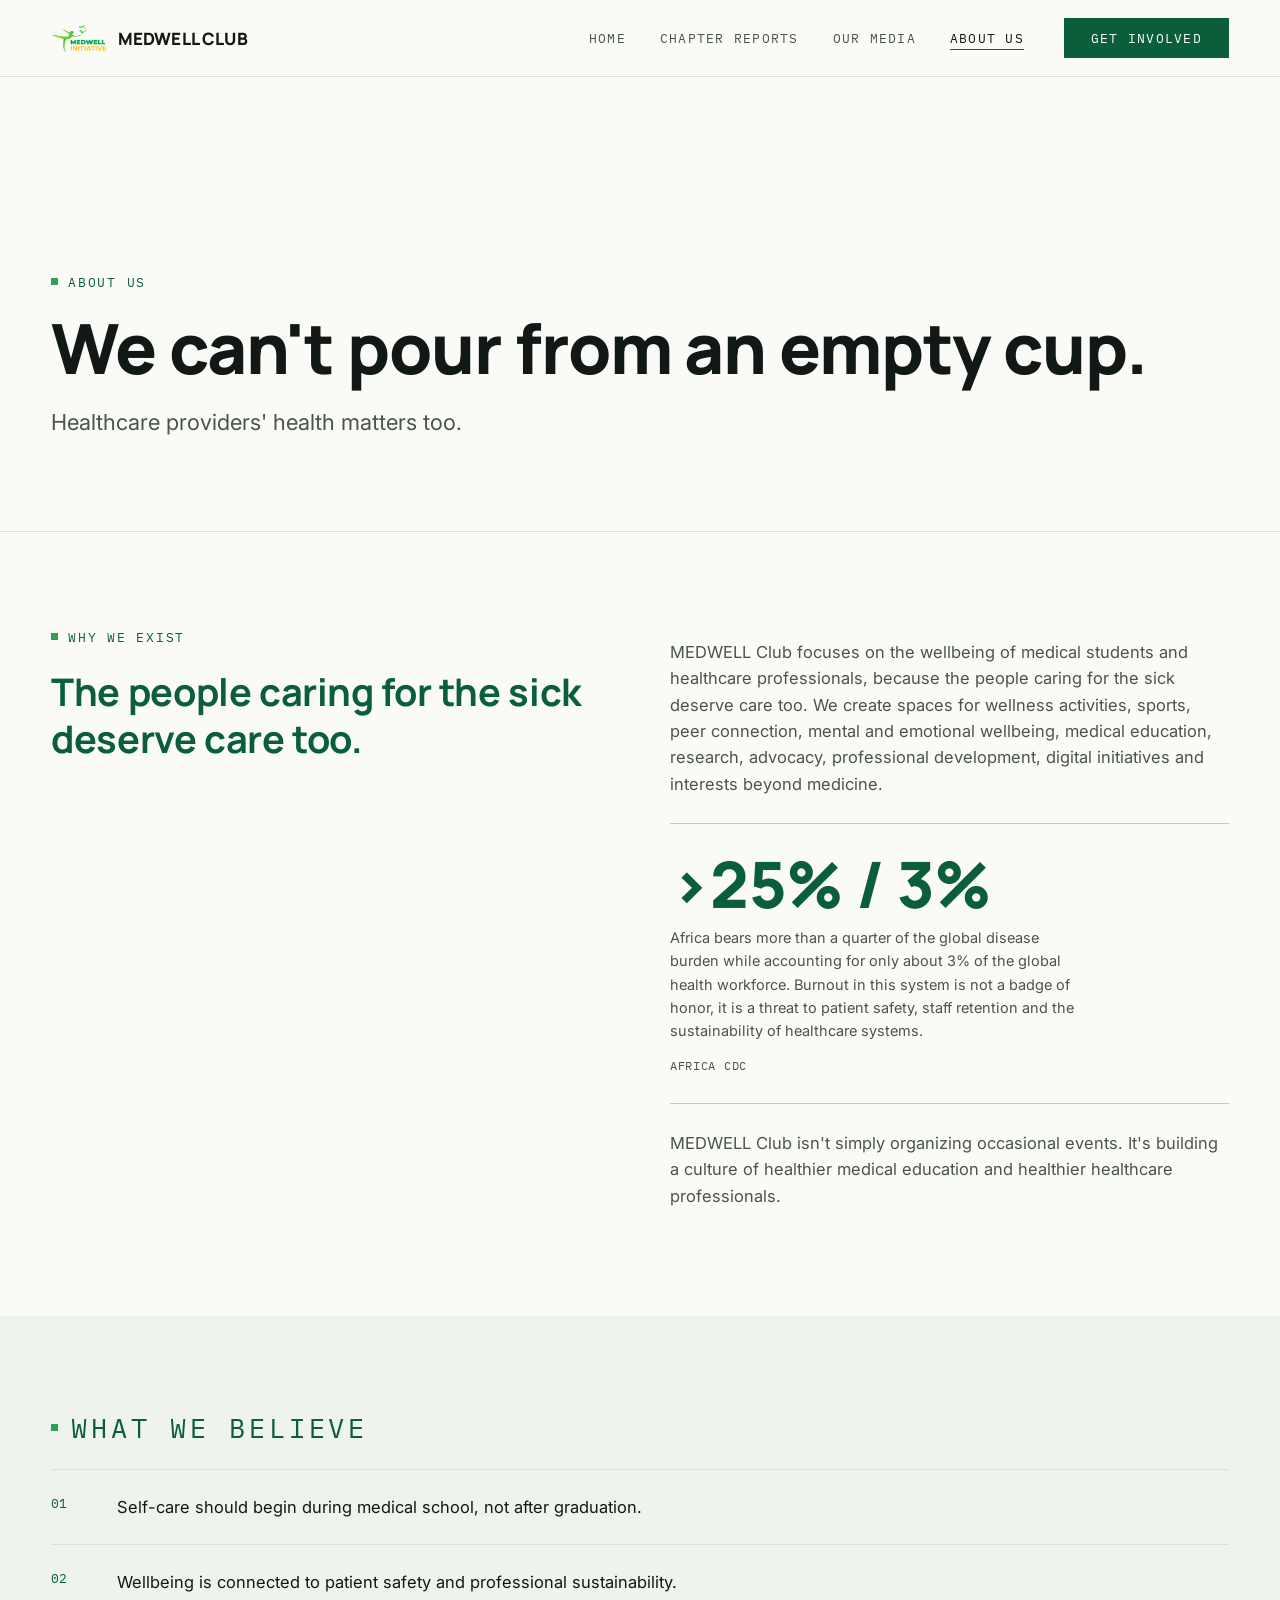
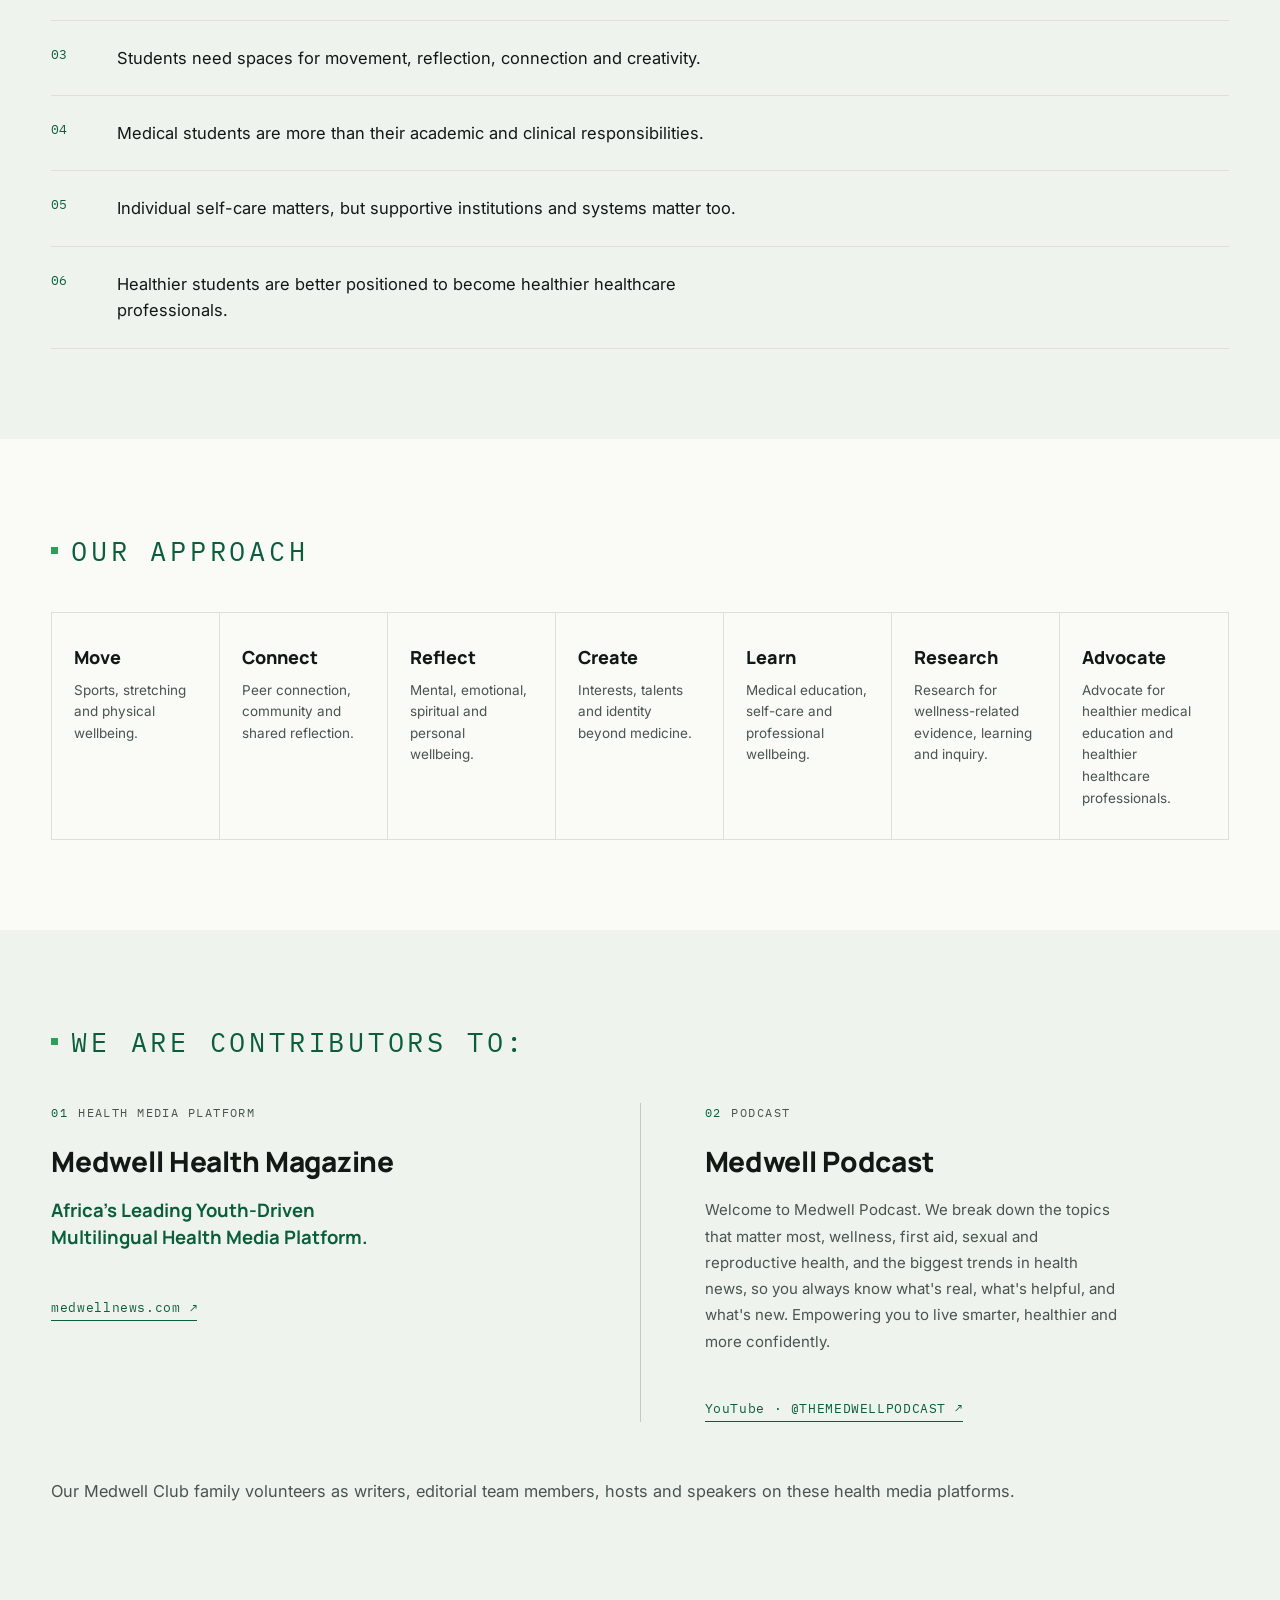
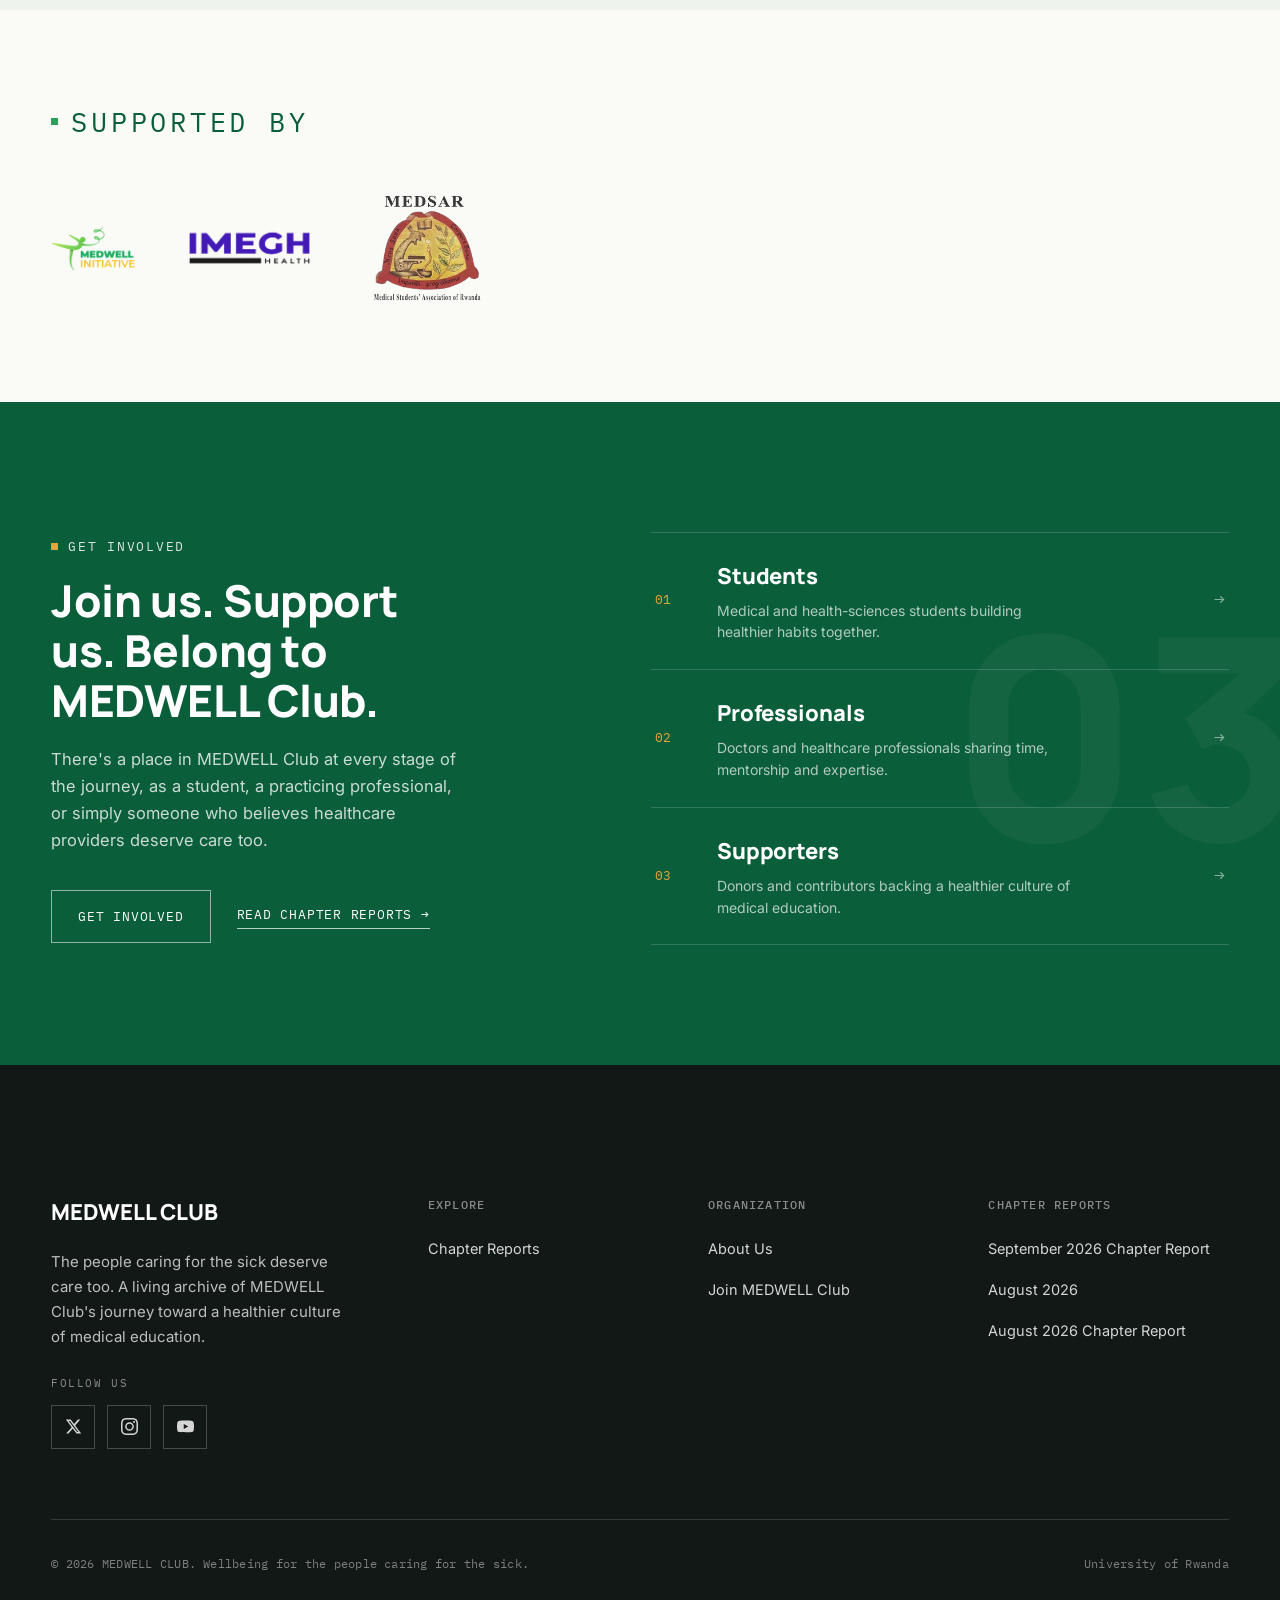
==== commit bf586408: "Replace repository with latest MedWell Club project" ====
--- a/about.html
+++ b/about.html
@@ -322,7 +322,7 @@
       </div>
       <div class="footer-col"><h4>Explore</h4><ul><li><a href="reports.html">Chapter Reports</a></li></ul></div>
       <div class="footer-col"><h4>Organization</h4><ul><li><a href="about.html">About Us</a></li><li><a href="about.html#community" data-open-involve>Join MEDWELL Club</a></li></ul></div>
-      <div class="footer-col"><h4>Chapter 01</h4><ul><li><a href="august-2026-chapter-report.html">August 2026</a></li><li><a href="august-2026-chapter-report.html">August 2026 Chapter Report</a></li></ul></div>
+      <div class="footer-col"><h4>Chapter Reports</h4><ul><li><a href="september-2026-chapter-report.html">September 2026 Chapter Report</a></li><li><a href="august-2026-chapter-report.html">August 2026</a></li><li><a href="august-2026-chapter-report.html">August 2026 Chapter Report</a></li></ul></div>
     </div>
     <div class="footer-bottom"><span>© 2026 MEDWELL CLUB. Wellbeing for the people caring for the sick.</span><span>University of Rwanda</span></div>
   </div>
--- a/css/style.css
+++ b/css/style.css
@@ -874,7 +874,10 @@
 }
 
 /* ---- Mobile-wide safety nets ---- */
-html, body { max-width: 100%; overflow-x: hidden; }
+/* overflow-x: hidden on html/body turns the page into a scroll container
+   and breaks position: sticky on the header. clip hides overflow without that. */
+html, body { max-width: 100%; overflow-x: clip; }
+@supports not (overflow: clip) { html, body { overflow-x: hidden; } }
 .wrap { width: 100%; }
 @media (max-width: 700px) {
   .wrap { padding-left: 20px; padding-right: 20px; }
